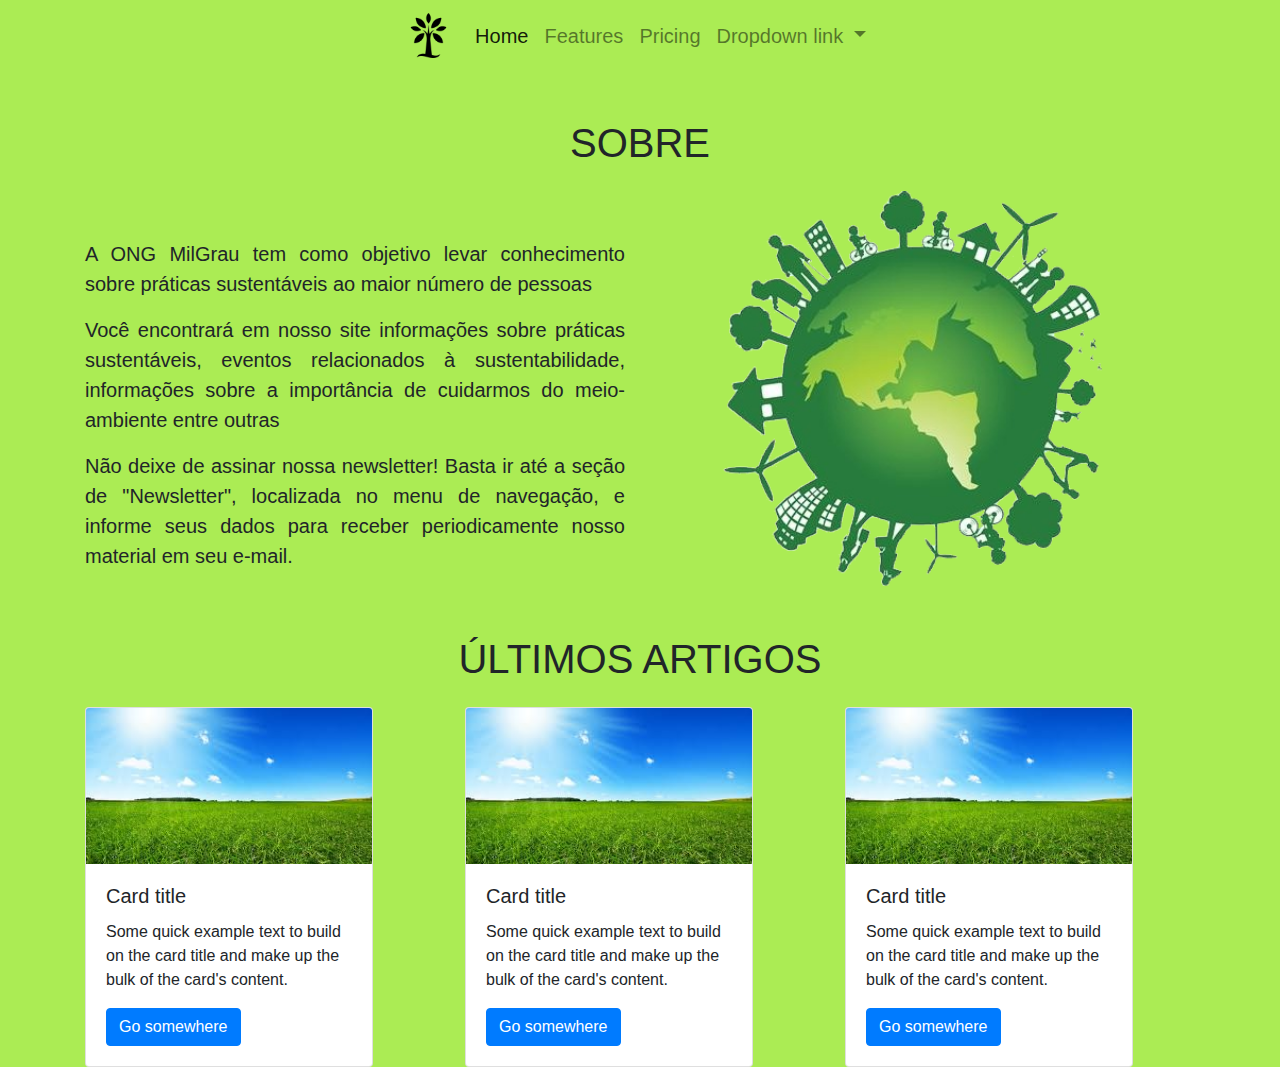
==== index.html @ 2a1d3e37 "Upload do projeto" ====
<!DOCTYPE html>
<html lang="pt-br">
<head>
    <meta charset="UTF-8">
    <meta name="viewport" content="width=device-width, initial-scale=1.0">
    <title>MilGrau</title>
    <link rel="stylesheet" href="./assets/bootstrap/bootstrap.min.css">
    <link rel="stylesheet" href="./assets/css/style.css">    
</head>
<body>

<nav class="navbar navbar-expand-lg navbar-light">
    <button class="navbar-toggler" type="button" data-toggle="collapse" data-target="#navbarNavDropdown" aria-controls="navbarNavDropdown" aria-expanded="false" aria-label="Toggle navigation">
        <span class="navbar-toggler-icon"></span>
    </button>
    <div class="collapse navbar-collapse justify-content-center" id="navbarNavDropdown">
        <a class="navbar-brand" href="#"><img src="./assets/img/logo.png" width="45" height="45" alt=""></a>
        <ul class="navbar-nav">
            <li class="nav-item active">
                <a class="nav-link" href="#">Home <span class="sr-only">(current)</span></a>
            </li>
            <li class="nav-item">
                <a class="nav-link" href="#">Features</a>
            </li>
            <li class="nav-item">
                <a class="nav-link" href="#">Pricing</a>
            </li>
            <li class="nav-item dropdown">
                <a class="nav-link dropdown-toggle" href="#" id="navbarDropdownMenuLink" role="button" data-toggle="dropdown" aria-haspopup="true" aria-expanded="false">
            Dropdown link
                </a>
                <div class="dropdown-menu" aria-labelledby="navbarDropdownMenuLink">
                    <a class="dropdown-item" href="#">Action</a>
                    <a class="dropdown-item" href="#">Another action</a>
                    <a class="dropdown-item" href="#">Something else here</a>
                </div>
            </li>
        </ul>
    </div>
</nav>

<div class="container">
    <section>
        <div class="row">
            <div class="col-12 mt-5 mb-3">
                <h1 class="text-center">SOBRE</h1>
            </div>
        </div>
        <div class="row">
            <div class="col-6">
                <div class="text-justify mt-5 intro">
                    <p>A ONG MilGrau tem como objetivo levar conhecimento sobre práticas sustentáveis ao maior número de pessoas</p>
                    <p>Você encontrará em nosso site informações sobre práticas sustentáveis, eventos relacionados à sustentabilidade, informações sobre a importância de cuidarmos do meio-ambiente entre outras</p>
                    <p>Não deixe de assinar nossa newsletter! Basta ir até a seção de "Newsletter", localizada no menu de navegação, e informe seus dados para receber periodicamente nosso material em seu e-mail.</p>
                </div>
            </div>
            <div class="col-6 d-flex justify-content-center">
                <img src="./assets//img/home.png" alt="">
            </div>
        </div>
    </section>

    <section>
        <div class="row">
            <div class="col-12 mt-5 mb-3">
                <h1 class="text-center">ÚLTIMOS ARTIGOS</h1>
            </div>
        </div>
        <div class="row d-flex justify-content-center">            
            <div class="col-12 col-md-4">
                <div class="card" style="width: 18rem;">
                    <img src="./assets/img/card.jpg" class="card-img-top" alt="...">
                    <div class="card-body">
                        <h5 class="card-title">Card title</h5>
                        <p class="card-text">Some quick example text to build on the card title and make up the bulk of the card's content.</p>
                        <a href="#" class="btn btn-primary">Go somewhere</a>
                    </div>
                </div>
            </div>
            <div class="col-12 col-md-4">
                <div class="card" style="width: 18rem;">
                    <img src="./assets/img/card.jpg" class="card-img-top" alt="...">
                    <div class="card-body">
                        <h5 class="card-title">Card title</h5>
                        <p class="card-text">Some quick example text to build on the card title and make up the bulk of the card's content.</p>
                        <a href="#" class="btn btn-primary">Go somewhere</a>
                    </div>
                </div>
            </div>
            <div class="col-12 col-md-4">
                <div class="card" style="width: 18rem;">
                    <img src="./assets/img/card.jpg" class="card-img-top" alt="...">
                    <div class="card-body">
                        <h5 class="card-title">Card title</h5>
                        <p class="card-text">Some quick example text to build on the card title and make up the bulk of the card's content.</p>
                        <a href="#" class="btn btn-primary">Go somewhere</a>
                    </div>
                </div>
            </div>
        </div>



    </section>
</div>
    
    
    





<script src="https://code.jquery.com/jquery-3.4.1.slim.min.js" integrity="sha384-J6qa4849blE2+poT4WnyKhv5vZF5SrPo0iEjwBvKU7imGFAV0wwj1yYfoRSJoZ+n" crossorigin="anonymous"></script>
<script src="https://cdn.jsdelivr.net/npm/popper.js@1.16.0/dist/umd/popper.min.js" integrity="sha384-Q6E9RHvbIyZFJoft+2mJbHaEWldlvI9IOYy5n3zV9zzTtmI3UksdQRVvoxMfooAo" crossorigin="anonymous"></script>
<script src="./assets/bootstrap/bootstrap.min.js"></script>
</body>
</html>
---- assets/css/style.css ----
body{
    background-color: #ABEC54;
}

nav{
    background-color: transparent;
}

.navbar-nav>li{
    font-size: 20px;
}

.intro>p{
    font-size: 20px;
}
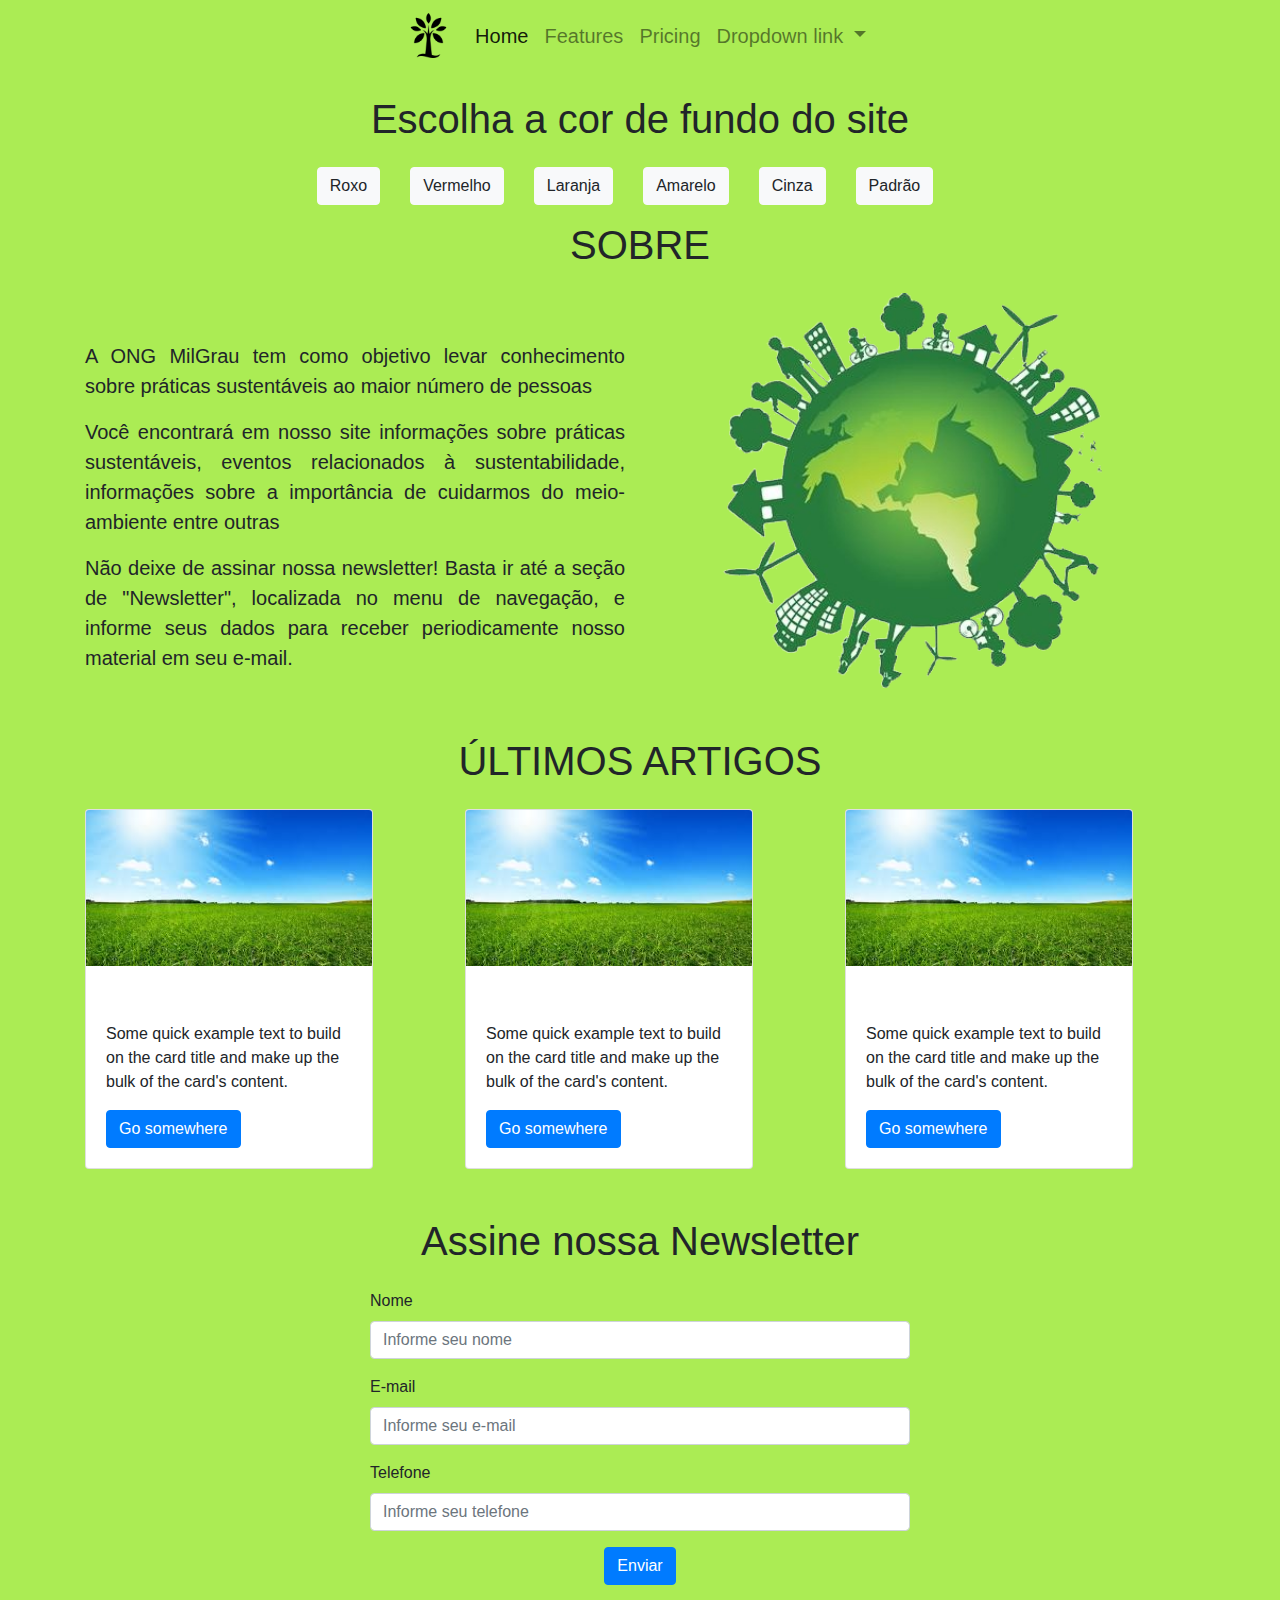
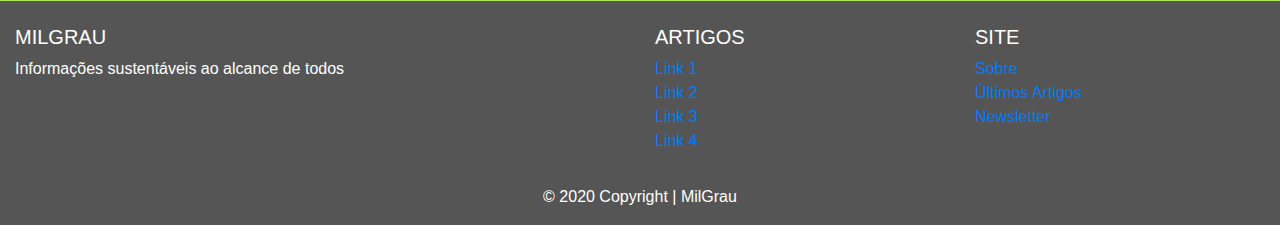
==== commit 6a864f65: "~Javascript, rodapé e ajustes" ====
--- a/index.html
+++ b/index.html
@@ -39,35 +39,54 @@
     </div>
 </nav>
 
+<section id="cores">
+    <div class="container mt-4">
+        <div class="d-flex justify-content-center mb-3">
+            <h1>
+                Escolha a cor de fundo do site
+            </h1>
+        </div>
+        <div class="row mb-3 mb-md-0 d-flex justify-content-center botoesCores">
+            <button class="mb-3 mb-md-0 botaoRoxo btn btn-light">Roxo</button>
+            <button class="mb-3 mb-md-0 botaoVermelho btn btn-light">Vermelho</button>
+            <button class="mb-3 mb-md-0 botaoLaranja btn btn-light">Laranja</button>
+            <button class="mb-3 mb-md-0 botaoAmarelo btn btn-light">Amarelo</button>
+            <button class="mb-3 mb-md-0 botaoCinza btn btn-light">Cinza</button>
+            <button class="mb-3 mb-md-0 botaoPadrao btn btn-light">Padrão</button>
+        </div>
+    </div>
+    
+</section>
+
 <div class="container">
-    <section>
+    <section id="sobre">
         <div class="row">
-            <div class="col-12 mt-5 mb-3">
+            <div class="col-12 mt-3 mb-3">
                 <h1 class="text-center">SOBRE</h1>
             </div>
         </div>
         <div class="row">
-            <div class="col-6">
+            <div class="col-12 col-md-6">
                 <div class="text-justify mt-5 intro">
                     <p>A ONG MilGrau tem como objetivo levar conhecimento sobre práticas sustentáveis ao maior número de pessoas</p>
                     <p>Você encontrará em nosso site informações sobre práticas sustentáveis, eventos relacionados à sustentabilidade, informações sobre a importância de cuidarmos do meio-ambiente entre outras</p>
                     <p>Não deixe de assinar nossa newsletter! Basta ir até a seção de "Newsletter", localizada no menu de navegação, e informe seus dados para receber periodicamente nosso material em seu e-mail.</p>
                 </div>
             </div>
-            <div class="col-6 d-flex justify-content-center">
-                <img src="./assets//img/home.png" alt="">
-            </div>
-        </div>
-    </section>
-
-    <section>
+            <div class="col-6 d-none d-md-flex justify-content-center">
+                <img src="./assets/img/home.png" alt="">
+            </div>
+        </div>
+    </section>
+
+    <section id="ultimosArtigos">
         <div class="row">
             <div class="col-12 mt-5 mb-3">
                 <h1 class="text-center">ÚLTIMOS ARTIGOS</h1>
             </div>
         </div>
-        <div class="row d-flex justify-content-center">            
-            <div class="col-12 col-md-4">
+        <div class="row d-md-flex justify-content-center">            
+            <div class="col-12 col-md-4 ml-5 mb-3 mb-md-0 ml-md-0">
                 <div class="card" style="width: 18rem;">
                     <img src="./assets/img/card.jpg" class="card-img-top" alt="...">
                     <div class="card-body">
@@ -77,7 +96,7 @@
                     </div>
                 </div>
             </div>
-            <div class="col-12 col-md-4">
+            <div class="col-12 col-md-4 ml-5 mb-3 mb-md-0 ml-md-0">
                 <div class="card" style="width: 18rem;">
                     <img src="./assets/img/card.jpg" class="card-img-top" alt="...">
                     <div class="card-body">
@@ -87,7 +106,7 @@
                     </div>
                 </div>
             </div>
-            <div class="col-12 col-md-4">
+            <div class="col-12 col-md-4 ml-5 mb-3 mb-md-0 ml-md-0">
                 <div class="card" style="width: 18rem;">
                     <img src="./assets/img/card.jpg" class="card-img-top" alt="...">
                     <div class="card-body">
@@ -98,10 +117,124 @@
                 </div>
             </div>
         </div>
-
-
-
-    </section>
+    </section>
+
+    
+    <section id="newsletter" class="mt-5">
+        <div class="row d-flex justify-content-center">
+            <h1>Assine nossa Newsletter</h1>
+        </div>
+        <div class="row mt-3">
+            <div class="col-md-3 d-none d-md-block"></div>
+            <div class="col-12 col-md-6">
+                <form id="form-newsletter">                
+                    <div class="form-group">
+                        <label for="nome">Nome</label>
+                        <input type="text" class="form-control" name="nome" placeholder="Informe seu nome">
+                    </div>
+                    <div class="form-group">
+                        <label for="email">E-mail</label>
+                        <input type="email" class="form-control" name="email" placeholder="Informe seu e-mail">                    
+                    </div>
+                    <div class="form-group">
+                        <label for="telefone">Telefone</label>
+                        <input type="text" class="form-control" name="telefone" placeholder="Informe seu telefone">
+                    </div>
+                    <div class="form-group d-flex justify-content-center">
+                        <button class="btn btn-primary">Enviar</button>
+                    </div>
+                </form>
+            </div> 
+            <div class="col-md-3 d-none d-md-block"></div>
+        </div> 
+    </section>
+</div>
+
+    <section name="footer">
+
+        <!-- Footer -->
+<footer class="page-footer font-small blue pt-4">
+
+    <!-- Footer Links -->
+    <div class="container-fluid text-center text-md-left">
+  
+      <!-- Grid row -->
+      <div class="row">
+  
+        <!-- Grid column -->
+        <div class="col-md-6 mt-md-0 mt-3">
+  
+          <!-- Content -->
+          <h5 class="text-uppercase">MilGrau</h5>
+          <p>Informações sustentáveis ao alcance de todos</p>
+  
+        </div>
+        <!-- Grid column -->
+  
+        <hr class="clearfix w-100 d-md-none pb-3">
+  
+        <!-- Grid column -->
+        <div class="col-md-3 mb-md-0 mb-3">
+  
+          <!-- Links -->
+          <h5 class="text-uppercase">Artigos</h5>
+  
+          <ul class="list-unstyled">
+            <li>
+              <a href="#!">Link 1</a>
+            </li>
+            <li>
+              <a href="#!">Link 2</a>
+            </li>
+            <li>
+              <a href="#!">Link 3</a>
+            </li>
+            <li>
+              <a href="#!">Link 4</a>
+            </li>
+          </ul>
+  
+        </div>
+        <!-- Grid column -->
+  
+        <!-- Grid column -->
+        <div class="col-md-3 mb-md-0 mb-3">
+  
+          <!-- Links -->
+          <h5 class="text-uppercase">Site</h5>
+  
+          <ul class="list-unstyled">
+            <li>
+              <a href="#sobre">Sobre</a>
+            </li>
+            <li>
+              <a href="#ultimosArtigos">Últimos Artigos</a>
+            </li>
+            <li>
+              <a href="#newsletter">Newsletter</a>
+            </li>            
+          </ul>
+  
+        </div>
+        <!-- Grid column -->
+  
+      </div>
+      <!-- Grid row -->
+  
+    </div>
+    <!-- Footer Links -->
+  
+    <!-- Copyright -->
+    <div class="footer-copyright text-center py-3">© 2020 Copyright | MilGrau</div>
+    
+    <!-- Copyright -->
+  
+  </footer>
+  <!-- Footer -->
+
+
+    </section>
+
 </div>
     
     
@@ -114,5 +247,6 @@
 <script src="https://code.jquery.com/jquery-3.4.1.slim.min.js" integrity="sha384-J6qa4849blE2+poT4WnyKhv5vZF5SrPo0iEjwBvKU7imGFAV0wwj1yYfoRSJoZ+n" crossorigin="anonymous"></script>
 <script src="https://cdn.jsdelivr.net/npm/popper.js@1.16.0/dist/umd/popper.min.js" integrity="sha384-Q6E9RHvbIyZFJoft+2mJbHaEWldlvI9IOYy5n3zV9zzTtmI3UksdQRVvoxMfooAo" crossorigin="anonymous"></script>
 <script src="./assets/bootstrap/bootstrap.min.js"></script>
+<script src="./assets/js/script.js"></script>
 </body>
 </html>--- a/assets/css/style.css
+++ b/assets/css/style.css
@@ -12,4 +12,16 @@
 
 .intro>p{
     font-size: 20px;
+}
+
+footer{
+    background-color: #555555;
+}
+
+footer p,h5, .footer-copyright{
+    color: white;
+}
+
+.botoesCores button{
+    margin-right: 30px;
 }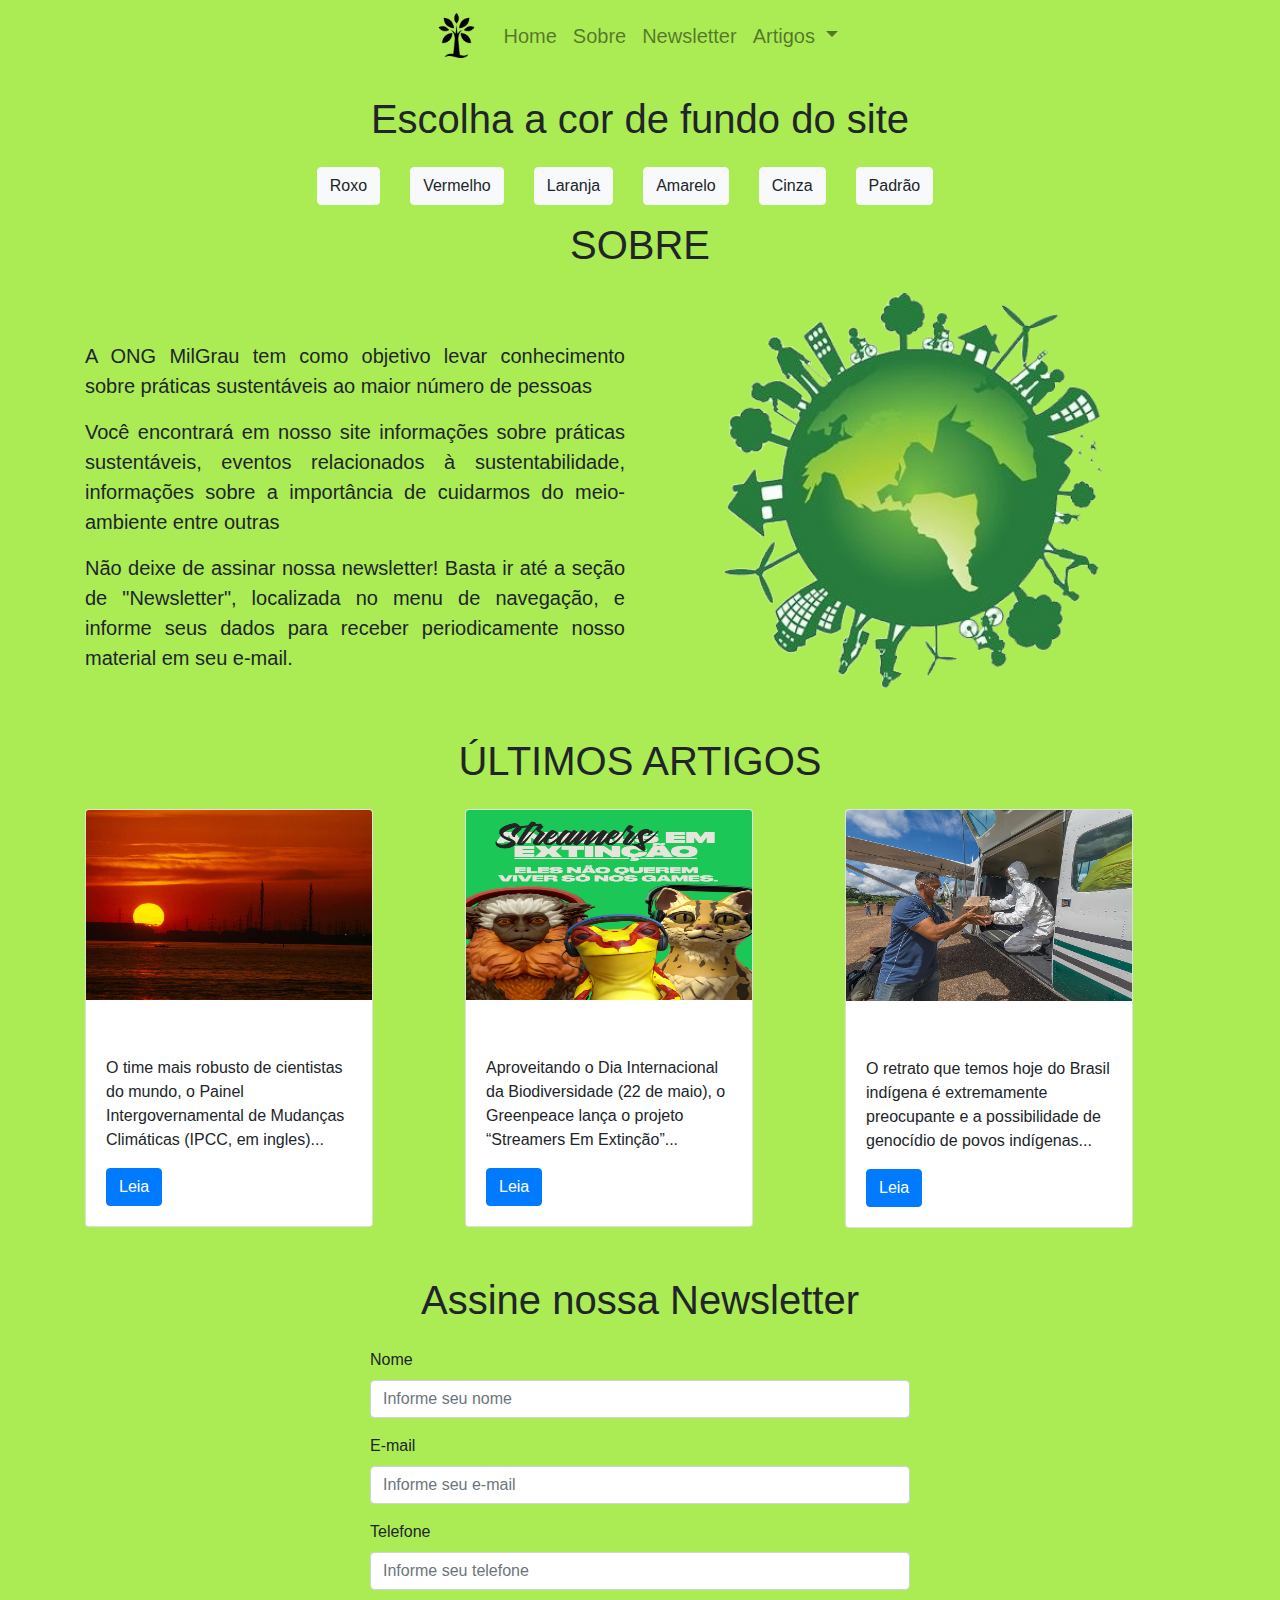
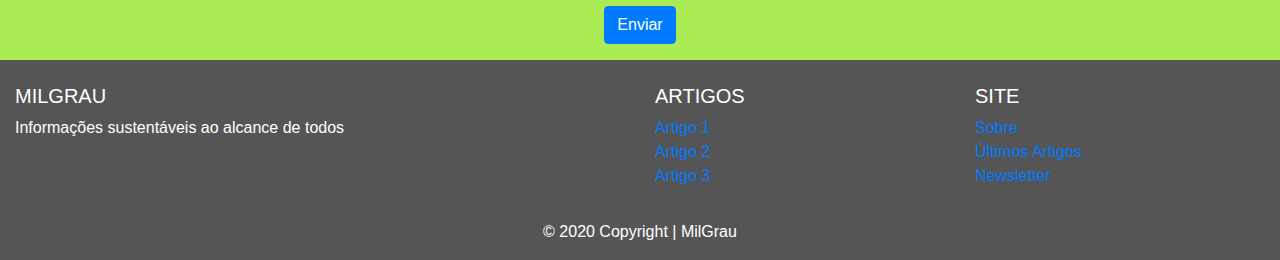
==== commit 8a301d98: "Inclusão dos artigos, ajustes no rodapé e cabeçalho" ====
--- a/index.html
+++ b/index.html
@@ -16,23 +16,23 @@
     <div class="collapse navbar-collapse justify-content-center" id="navbarNavDropdown">
         <a class="navbar-brand" href="#"><img src="./assets/img/logo.png" width="45" height="45" alt=""></a>
         <ul class="navbar-nav">
-            <li class="nav-item active">
-                <a class="nav-link" href="#">Home <span class="sr-only">(current)</span></a>
-            </li>
             <li class="nav-item">
-                <a class="nav-link" href="#">Features</a>
+                <a class="nav-link" href="index.html">Home <span class="sr-only">(current)</span></a>
             </li>
             <li class="nav-item">
-                <a class="nav-link" href="#">Pricing</a>
+                <a class="nav-link" href="#sobre">Sobre</a>
+            </li>
+            <li class="nav-item">
+                <a class="nav-link" href="#newsletter">Newsletter</a>
             </li>
             <li class="nav-item dropdown">
                 <a class="nav-link dropdown-toggle" href="#" id="navbarDropdownMenuLink" role="button" data-toggle="dropdown" aria-haspopup="true" aria-expanded="false">
-            Dropdown link
+            Artigos
                 </a>
                 <div class="dropdown-menu" aria-labelledby="navbarDropdownMenuLink">
-                    <a class="dropdown-item" href="#">Action</a>
-                    <a class="dropdown-item" href="#">Another action</a>
-                    <a class="dropdown-item" href="#">Something else here</a>
+                    <a class="dropdown-item" href="./artigos/artigo1.html">Artigo 1</a>
+                    <a class="dropdown-item" href="./artigos/artigo2.html">Artigo 2</a>
+                    <a class="dropdown-item" href="./artigos/artigo3.html">Artigo 3</a>
                 </div>
             </li>
         </ul>
@@ -88,31 +88,31 @@
         <div class="row d-md-flex justify-content-center">            
             <div class="col-12 col-md-4 ml-5 mb-3 mb-md-0 ml-md-0">
                 <div class="card" style="width: 18rem;">
-                    <img src="./assets/img/card.jpg" class="card-img-top" alt="...">
+                    <img src="./assets/img/artigo1.jpg" class="card-img-top" alt="imagem_artigo1">
                     <div class="card-body">
                         <h5 class="card-title">Card title</h5>
-                        <p class="card-text">Some quick example text to build on the card title and make up the bulk of the card's content.</p>
-                        <a href="#" class="btn btn-primary">Go somewhere</a>
+                        <p class="card-text">O time mais robusto de cientistas do mundo, o Painel Intergovernamental de Mudanças Climáticas (IPCC, em ingles)...</p>
+                        <a href="./artigos/artigo1.html" class="btn btn-primary">Leia</a>
                     </div>
                 </div>
             </div>
             <div class="col-12 col-md-4 ml-5 mb-3 mb-md-0 ml-md-0">
                 <div class="card" style="width: 18rem;">
-                    <img src="./assets/img/card.jpg" class="card-img-top" alt="...">
+                    <img src="./assets/img/artigo2.jpg" height="190" class="card-img-top" alt="imagem_artigo2">
                     <div class="card-body">
                         <h5 class="card-title">Card title</h5>
-                        <p class="card-text">Some quick example text to build on the card title and make up the bulk of the card's content.</p>
-                        <a href="#" class="btn btn-primary">Go somewhere</a>
+                        <p class="card-text">Aproveitando o Dia Internacional da Biodiversidade (22 de maio), o Greenpeace lança o projeto “Streamers Em Extinção”...</p>
+                        <a href="./artigos/artigo2.html" class="btn btn-primary">Leia</a>
                     </div>
                 </div>
             </div>
             <div class="col-12 col-md-4 ml-5 mb-3 mb-md-0 ml-md-0">
                 <div class="card" style="width: 18rem;">
-                    <img src="./assets/img/card.jpg" class="card-img-top" alt="...">
+                    <img src="./assets/img/artigo3.jpg" class="card-img-top" alt="imagem_artigo3">
                     <div class="card-body">
                         <h5 class="card-title">Card title</h5>
-                        <p class="card-text">Some quick example text to build on the card title and make up the bulk of the card's content.</p>
-                        <a href="#" class="btn btn-primary">Go somewhere</a>
+                        <p class="card-text">O retrato que temos hoje do Brasil indígena é extremamente preocupante e a possibilidade de genocídio de povos indígenas...</p>
+                        <a href="./artigos/artigo3.html" class="btn btn-primary">Leia</a>
                     </div>
                 </div>
             </div>
@@ -150,95 +150,88 @@
     </section>
 </div>
 
-    <section name="footer">
-
-        <!-- Footer -->
-<footer class="page-footer font-small blue pt-4">
-
-    <!-- Footer Links -->
-    <div class="container-fluid text-center text-md-left">
-  
-      <!-- Grid row -->
-      <div class="row">
-  
-        <!-- Grid column -->
-        <div class="col-md-6 mt-md-0 mt-3">
-  
-          <!-- Content -->
-          <h5 class="text-uppercase">MilGrau</h5>
-          <p>Informações sustentáveis ao alcance de todos</p>
-  
-        </div>
-        <!-- Grid column -->
-  
-        <hr class="clearfix w-100 d-md-none pb-3">
-  
-        <!-- Grid column -->
-        <div class="col-md-3 mb-md-0 mb-3">
-  
-          <!-- Links -->
-          <h5 class="text-uppercase">Artigos</h5>
-  
-          <ul class="list-unstyled">
-            <li>
-              <a href="#!">Link 1</a>
-            </li>
-            <li>
-              <a href="#!">Link 2</a>
-            </li>
-            <li>
-              <a href="#!">Link 3</a>
-            </li>
-            <li>
-              <a href="#!">Link 4</a>
-            </li>
-          </ul>
-  
-        </div>
-        <!-- Grid column -->
-  
-        <!-- Grid column -->
-        <div class="col-md-3 mb-md-0 mb-3">
-  
-          <!-- Links -->
-          <h5 class="text-uppercase">Site</h5>
-  
-          <ul class="list-unstyled">
-            <li>
-              <a href="#sobre">Sobre</a>
-            </li>
-            <li>
-              <a href="#ultimosArtigos">Últimos Artigos</a>
-            </li>
-            <li>
-              <a href="#newsletter">Newsletter</a>
-            </li>            
-          </ul>
-  
-        </div>
-        <!-- Grid column -->
-  
-      </div>
-      <!-- Grid row -->
-  
-    </div>
-    <!-- Footer Links -->
-  
-    <!-- Copyright -->
-    <div class="footer-copyright text-center py-3">© 2020 Copyright | MilGrau</div>
-    
-    <!-- Copyright -->
-  
-  </footer>
-  <!-- Footer -->
-
-
-    </section>
-
-</div>
-    
-    
-    
+<section name="footer">
+
+            <!-- Footer -->
+    <footer class="page-footer font-small blue pt-4">
+
+        <!-- Footer Links -->
+        <div class="container-fluid text-center text-md-left">
+    
+        <!-- Grid row -->
+        <div class="row">
+    
+            <!-- Grid column -->
+            <div class="col-md-6 mt-md-0 mt-3">
+    
+            <!-- Content -->
+            <h5 class="text-uppercase">MilGrau</h5>
+            <p>Informações sustentáveis ao alcance de todos</p>
+    
+            </div>
+            <!-- Grid column -->
+    
+            <hr class="clearfix w-100 d-md-none pb-3">
+    
+            <!-- Grid column -->
+            <div class="col-md-3 mb-md-0 mb-3">
+    
+            <!-- Links -->
+            <h5 class="text-uppercase">Artigos</h5>
+    
+            <ul class="list-unstyled">
+                <li>
+                <a href="./artigos/artigo1.html">Artigo 1</a>
+                </li>
+                <li>
+                <a href="./artigos/artigo2.html">Artigo 2</a>
+                </li>
+                <li>
+                <a href="./artigos/artigo3.html">Artigo 3</a>
+                </li>               
+            </ul>
+    
+            </div>
+            <!-- Grid column -->
+    
+            <!-- Grid column -->
+            <div class="col-md-3 mb-md-0 mb-3">
+    
+            <!-- Links -->
+            <h5 class="text-uppercase">Site</h5>
+    
+            <ul class="list-unstyled">
+                <li>
+                <a href="#sobre">Sobre</a>
+                </li>
+                <li>
+                <a href="#ultimosArtigos">Últimos Artigos</a>
+                </li>
+                <li>
+                <a href="#newsletter">Newsletter</a>
+                </li>            
+            </ul>
+    
+            </div>
+            <!-- Grid column -->
+    
+        </div>
+        <!-- Grid row -->
+    
+        </div>
+        <!-- Footer Links -->
+    
+        <!-- Copyright -->
+        <div class="footer-copyright text-center py-3">© 2020 Copyright | MilGrau</div>
+        
+        <!-- Copyright -->
+    
+    </footer>
+    <!-- Footer -->
+
+
+</section>
+
 
 
 
--- a/assets/css/style.css
+++ b/assets/css/style.css
@@ -1,5 +1,9 @@
 body{
     background-color: #ABEC54;
+}
+
+html {
+  scroll-behavior: smooth;
 }
 
 nav{
@@ -24,4 +28,9 @@
 
 .botoesCores button{
     margin-right: 30px;
+}
+
+.paragrafo p{
+    text-align: justify;
+    font-weight: 600; 
 }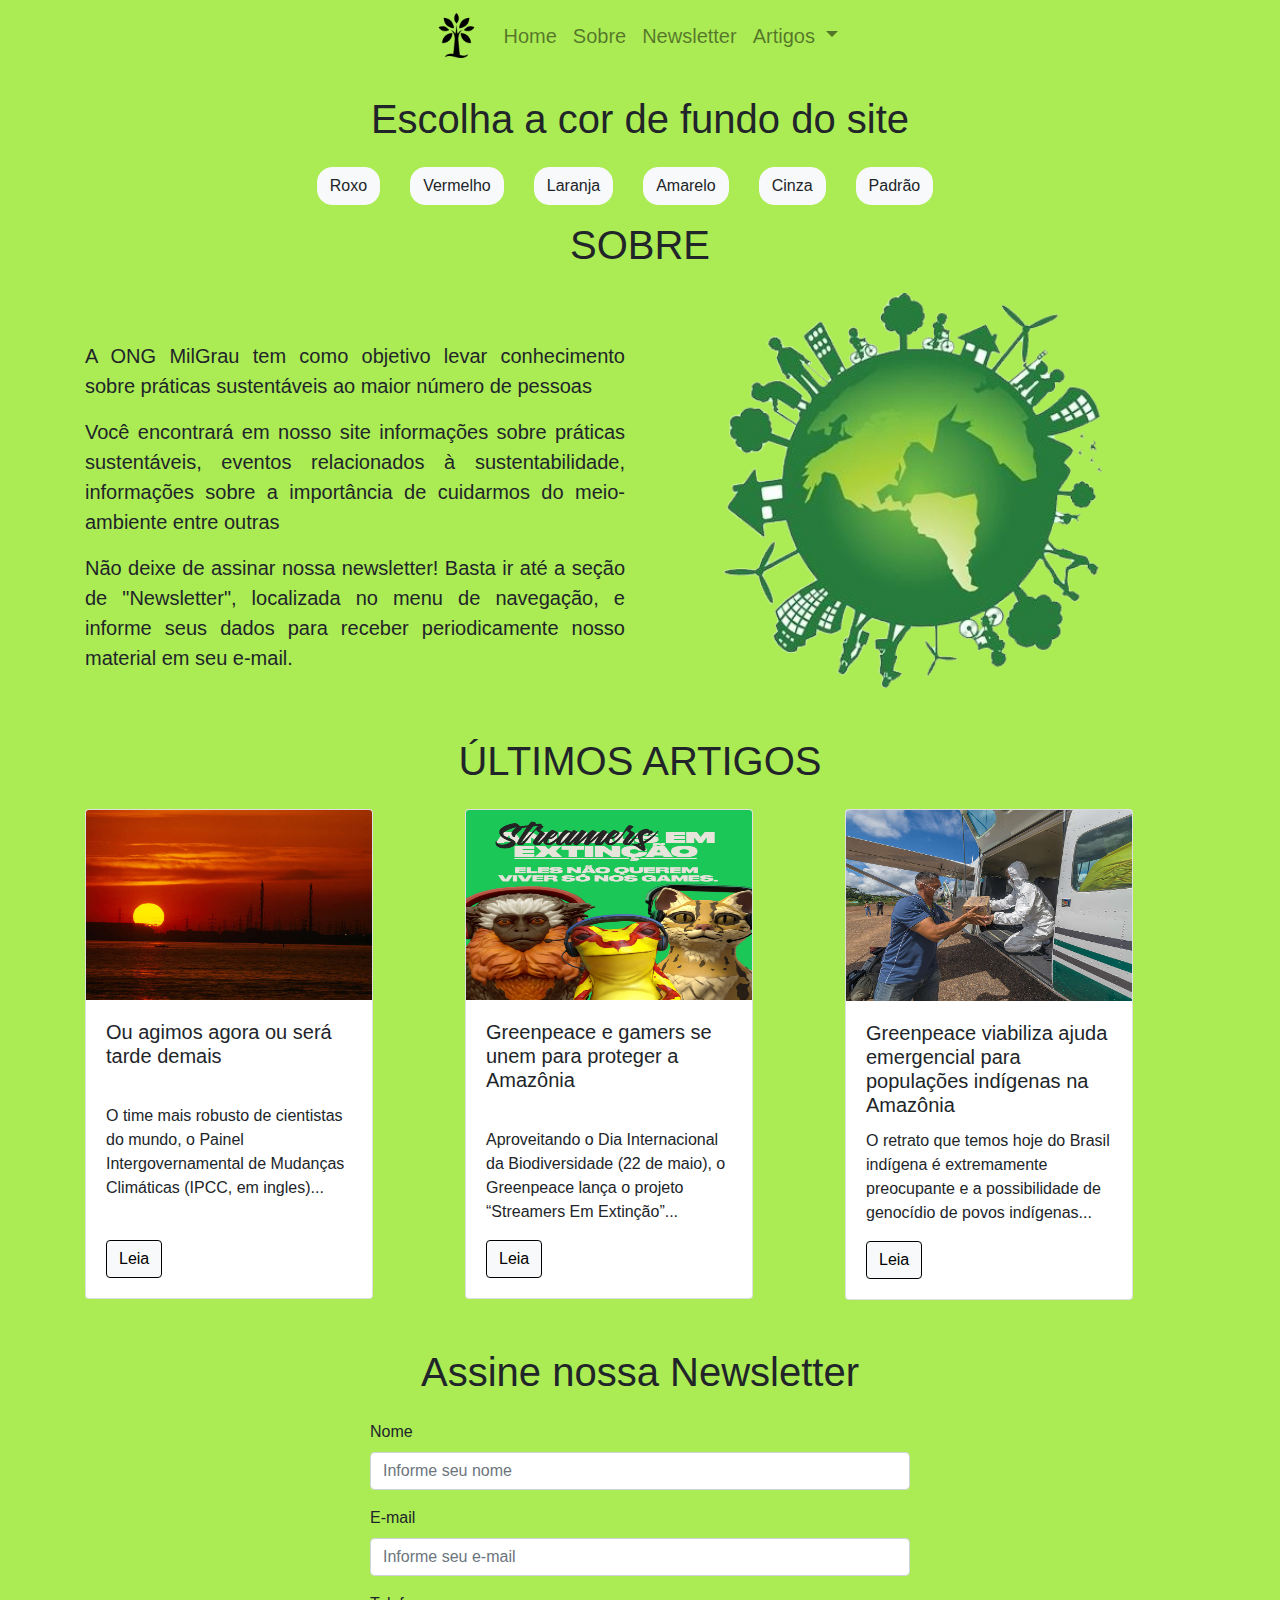
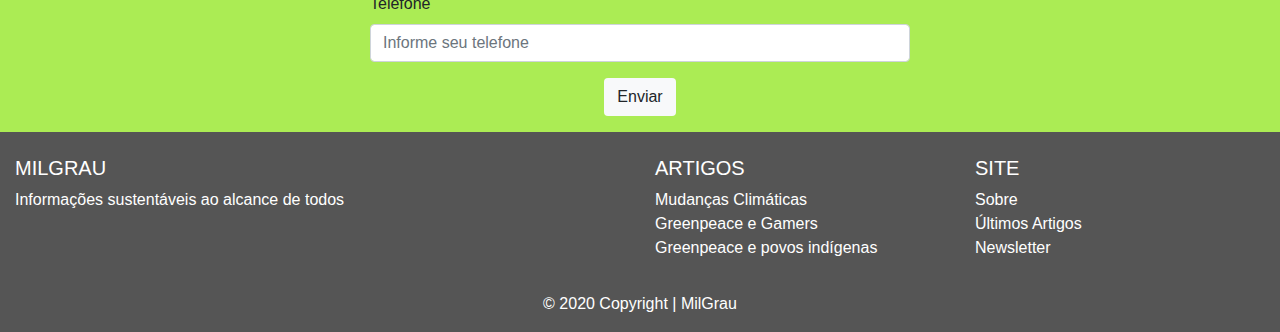
==== commit 9fc6458a: "Ajustes nas cores e nos nomes dos artigos no cabeçalho e rodapé" ====
--- a/index.html
+++ b/index.html
@@ -30,9 +30,9 @@
             Artigos
                 </a>
                 <div class="dropdown-menu" aria-labelledby="navbarDropdownMenuLink">
-                    <a class="dropdown-item" href="./artigos/artigo1.html">Artigo 1</a>
-                    <a class="dropdown-item" href="./artigos/artigo2.html">Artigo 2</a>
-                    <a class="dropdown-item" href="./artigos/artigo3.html">Artigo 3</a>
+                    <a class="dropdown-item" href="./artigos/artigo1.html">Mudanças Climáticas</a>
+                    <a class="dropdown-item" href="./artigos/artigo2.html">Greenpeace e Gamers</a>
+                    <a class="dropdown-item" href="./artigos/artigo3.html">Greenpeace e povos indígenas</a>
                 </div>
             </li>
         </ul>
@@ -90,8 +90,10 @@
                 <div class="card" style="width: 18rem;">
                     <img src="./assets/img/artigo1.jpg" class="card-img-top" alt="imagem_artigo1">
                     <div class="card-body">
-                        <h5 class="card-title">Card title</h5>
+                        <h5 class="card-title">Ou agimos agora ou será tarde demais</h5>
+                        <br>                        
                         <p class="card-text">O time mais robusto de cientistas do mundo, o Painel Intergovernamental de Mudanças Climáticas (IPCC, em ingles)...</p>
+                        <br>
                         <a href="./artigos/artigo1.html" class="btn btn-primary">Leia</a>
                     </div>
                 </div>
@@ -100,7 +102,8 @@
                 <div class="card" style="width: 18rem;">
                     <img src="./assets/img/artigo2.jpg" height="190" class="card-img-top" alt="imagem_artigo2">
                     <div class="card-body">
-                        <h5 class="card-title">Card title</h5>
+                        <h5 class="card-title">Greenpeace e gamers se unem para proteger a Amazônia</h5>
+                        <br>
                         <p class="card-text">Aproveitando o Dia Internacional da Biodiversidade (22 de maio), o Greenpeace lança o projeto “Streamers Em Extinção”...</p>
                         <a href="./artigos/artigo2.html" class="btn btn-primary">Leia</a>
                     </div>
@@ -110,7 +113,7 @@
                 <div class="card" style="width: 18rem;">
                     <img src="./assets/img/artigo3.jpg" class="card-img-top" alt="imagem_artigo3">
                     <div class="card-body">
-                        <h5 class="card-title">Card title</h5>
+                        <h5 class="card-title">Greenpeace viabiliza ajuda emergencial para populações indígenas na Amazônia</h5>
                         <p class="card-text">O retrato que temos hoje do Brasil indígena é extremamente preocupante e a possibilidade de genocídio de povos indígenas...</p>
                         <a href="./artigos/artigo3.html" class="btn btn-primary">Leia</a>
                     </div>
@@ -141,7 +144,7 @@
                         <input type="text" class="form-control" name="telefone" placeholder="Informe seu telefone">
                     </div>
                     <div class="form-group d-flex justify-content-center">
-                        <button class="btn btn-primary">Enviar</button>
+                        <button class="btn enviarNewsletter">Enviar</button>
                     </div>
                 </form>
             </div> 
@@ -181,13 +184,13 @@
     
             <ul class="list-unstyled">
                 <li>
-                <a href="./artigos/artigo1.html">Artigo 1</a>
-                </li>
-                <li>
-                <a href="./artigos/artigo2.html">Artigo 2</a>
-                </li>
-                <li>
-                <a href="./artigos/artigo3.html">Artigo 3</a>
+                <a href="./artigos/artigo1.html">Mudanças Climáticas</a>
+                </li>
+                <li>
+                <a href="./artigos/artigo2.html">Greenpeace e Gamers</a>
+                </li>
+                <li>
+                <a href="./artigos/artigo3.html">Greenpeace e povos indígenas</a>
                 </li>               
             </ul>
     
--- a/assets/css/style.css
+++ b/assets/css/style.css
@@ -22,7 +22,7 @@
     background-color: #555555;
 }
 
-footer p,h5, .footer-copyright{
+footer p, footer h5, .footer-copyright{
     color: white;
 }
 
@@ -33,4 +33,27 @@
 .paragrafo p{
     text-align: justify;
     font-weight: 600; 
+}
+
+footer a{
+    color: white;
+}
+
+footer a:hover{
+    color: #ABEC54;
+}
+
+.btn-primary{
+    background-color: #f8f9fa!important;
+    border-color: black!important;
+    color: black!important;    
+}
+
+.enviarNewsletter{
+    background-color: #f8f9fa;
+    border-color: none!important;
+}
+
+.botoesCores button{
+    border-radius: 15px;
 }